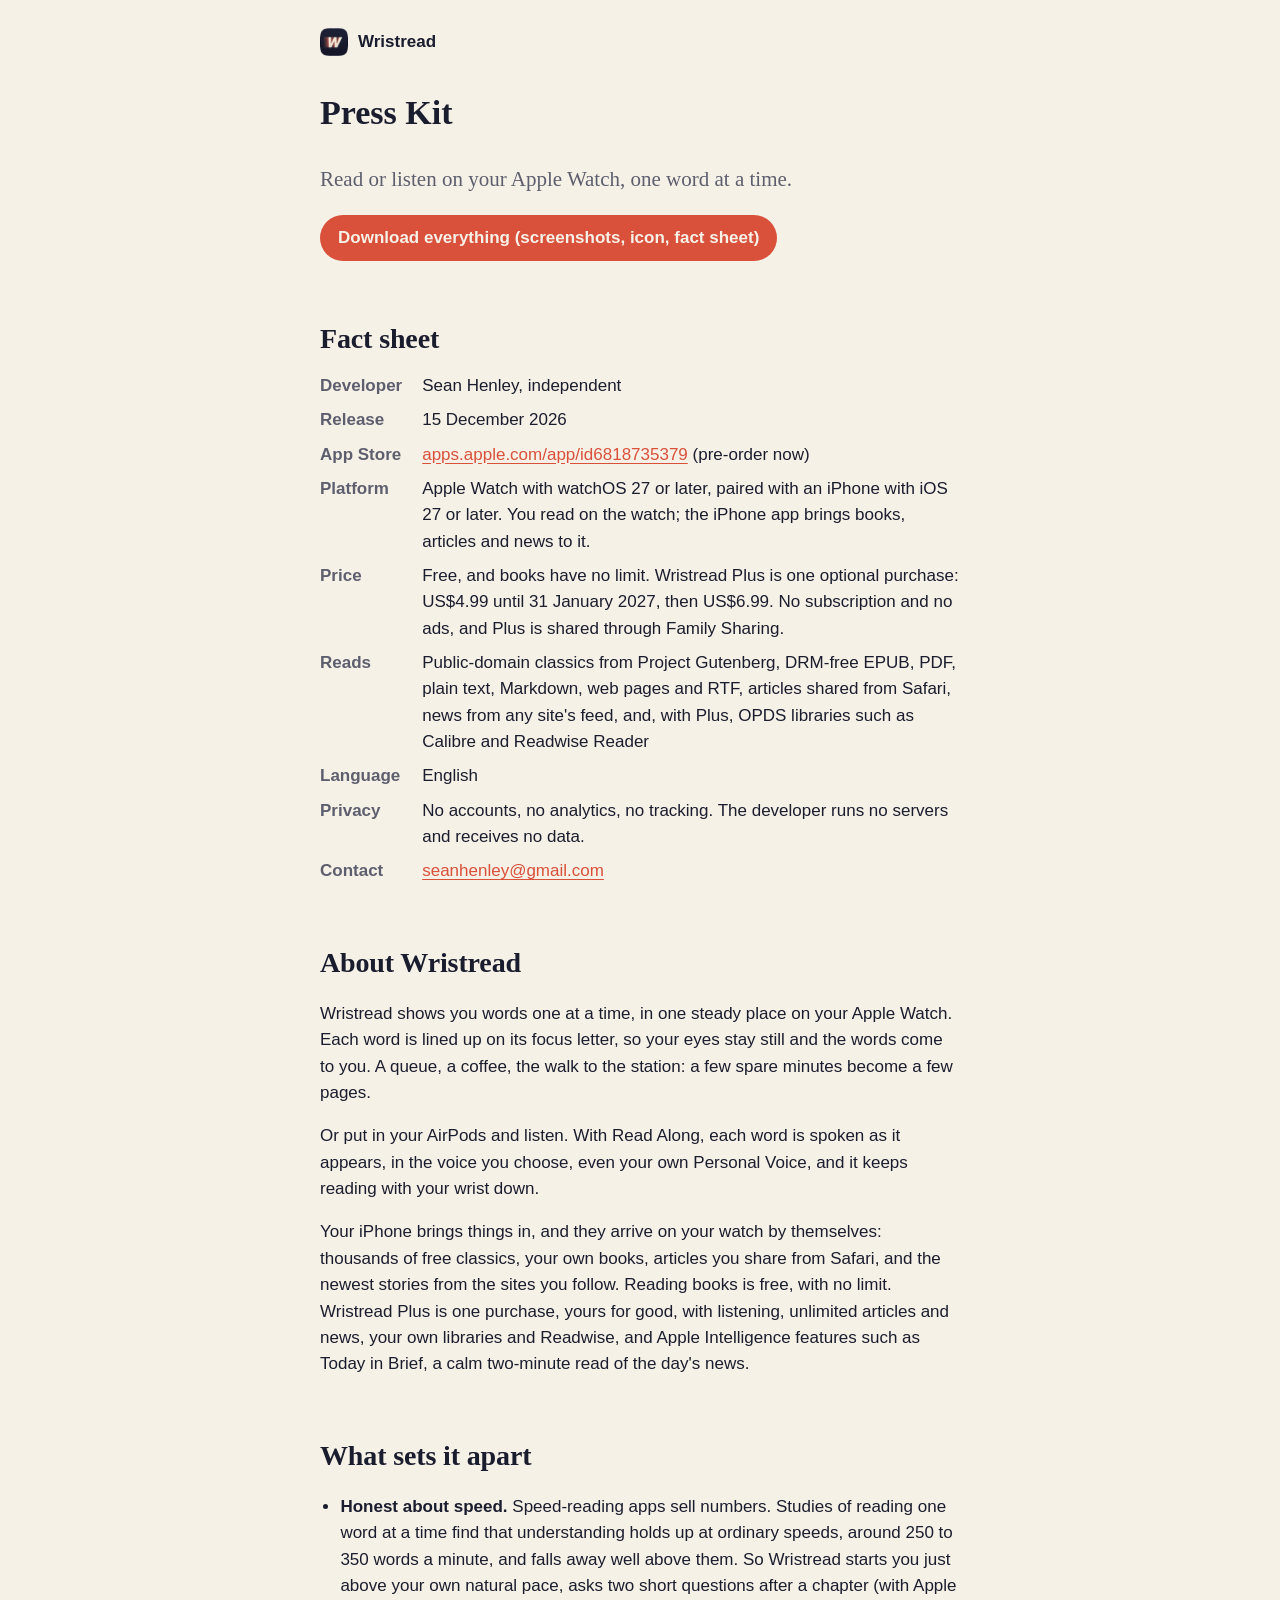
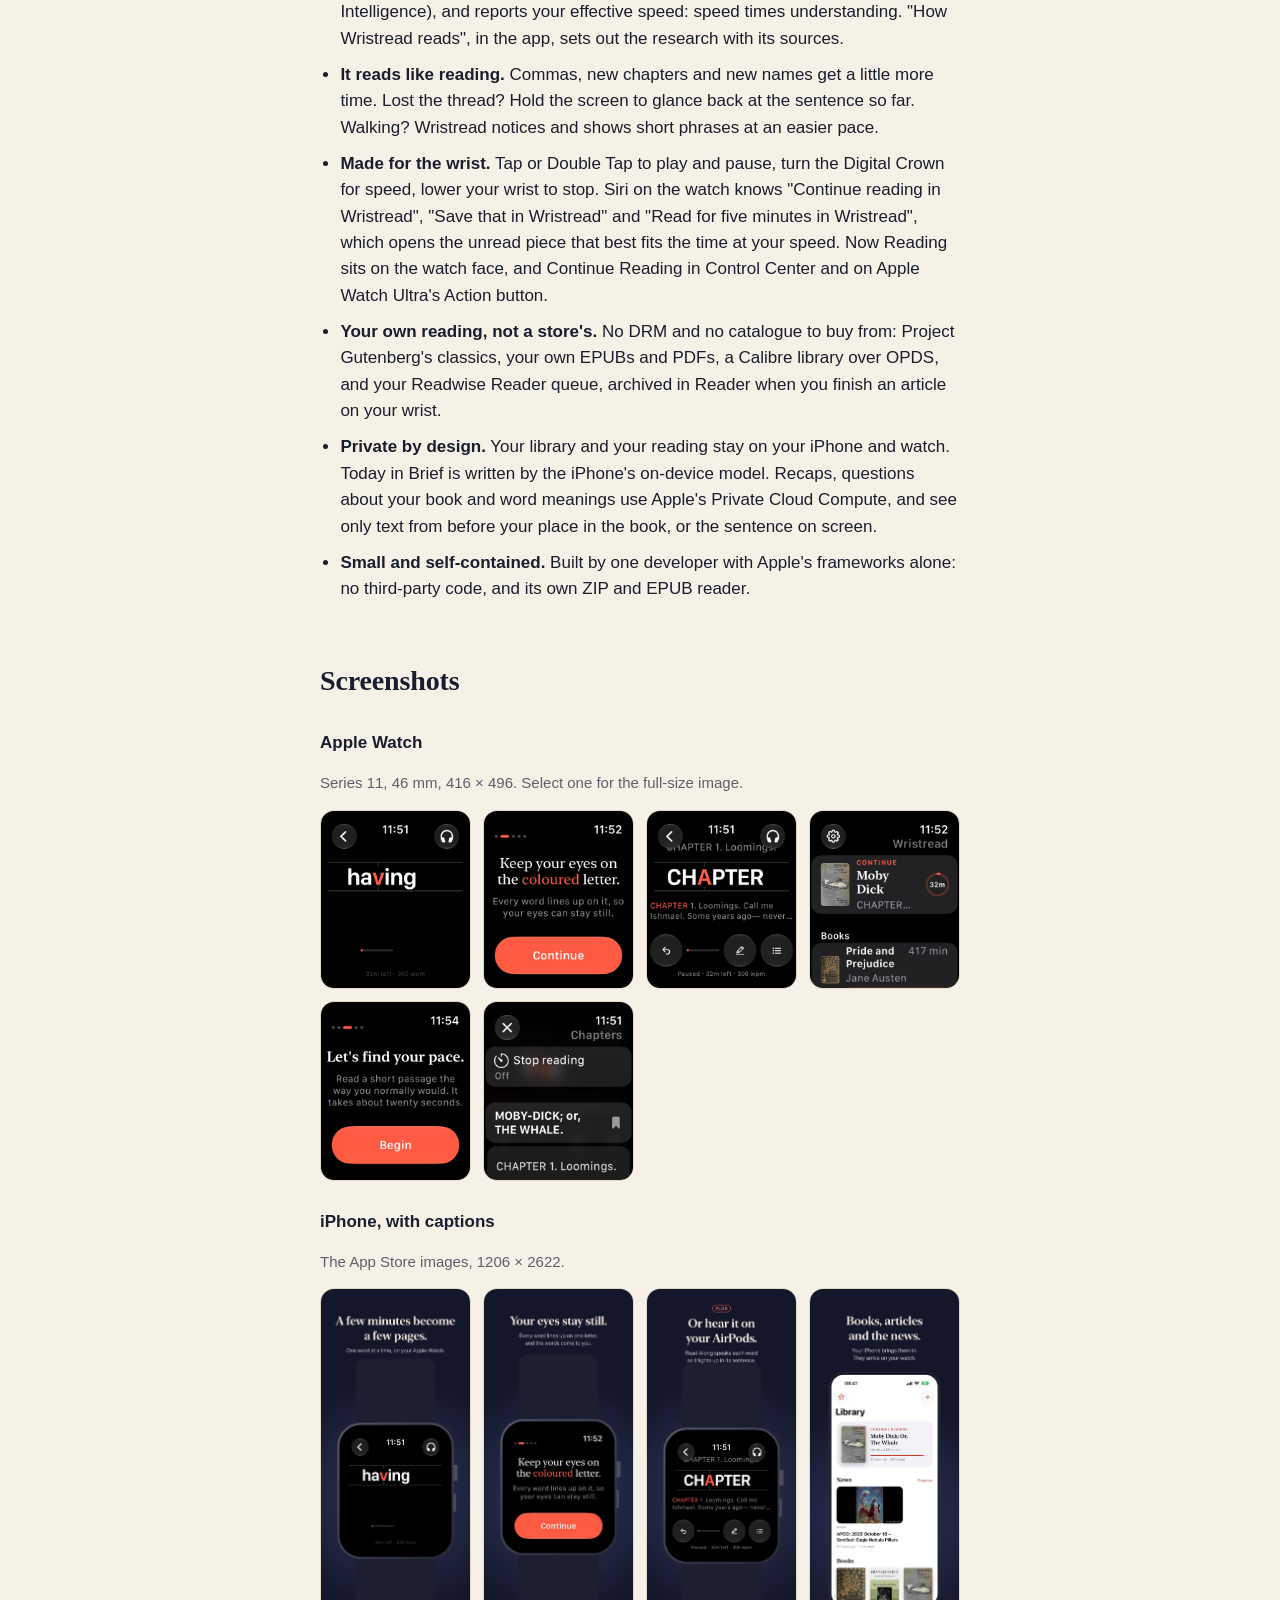
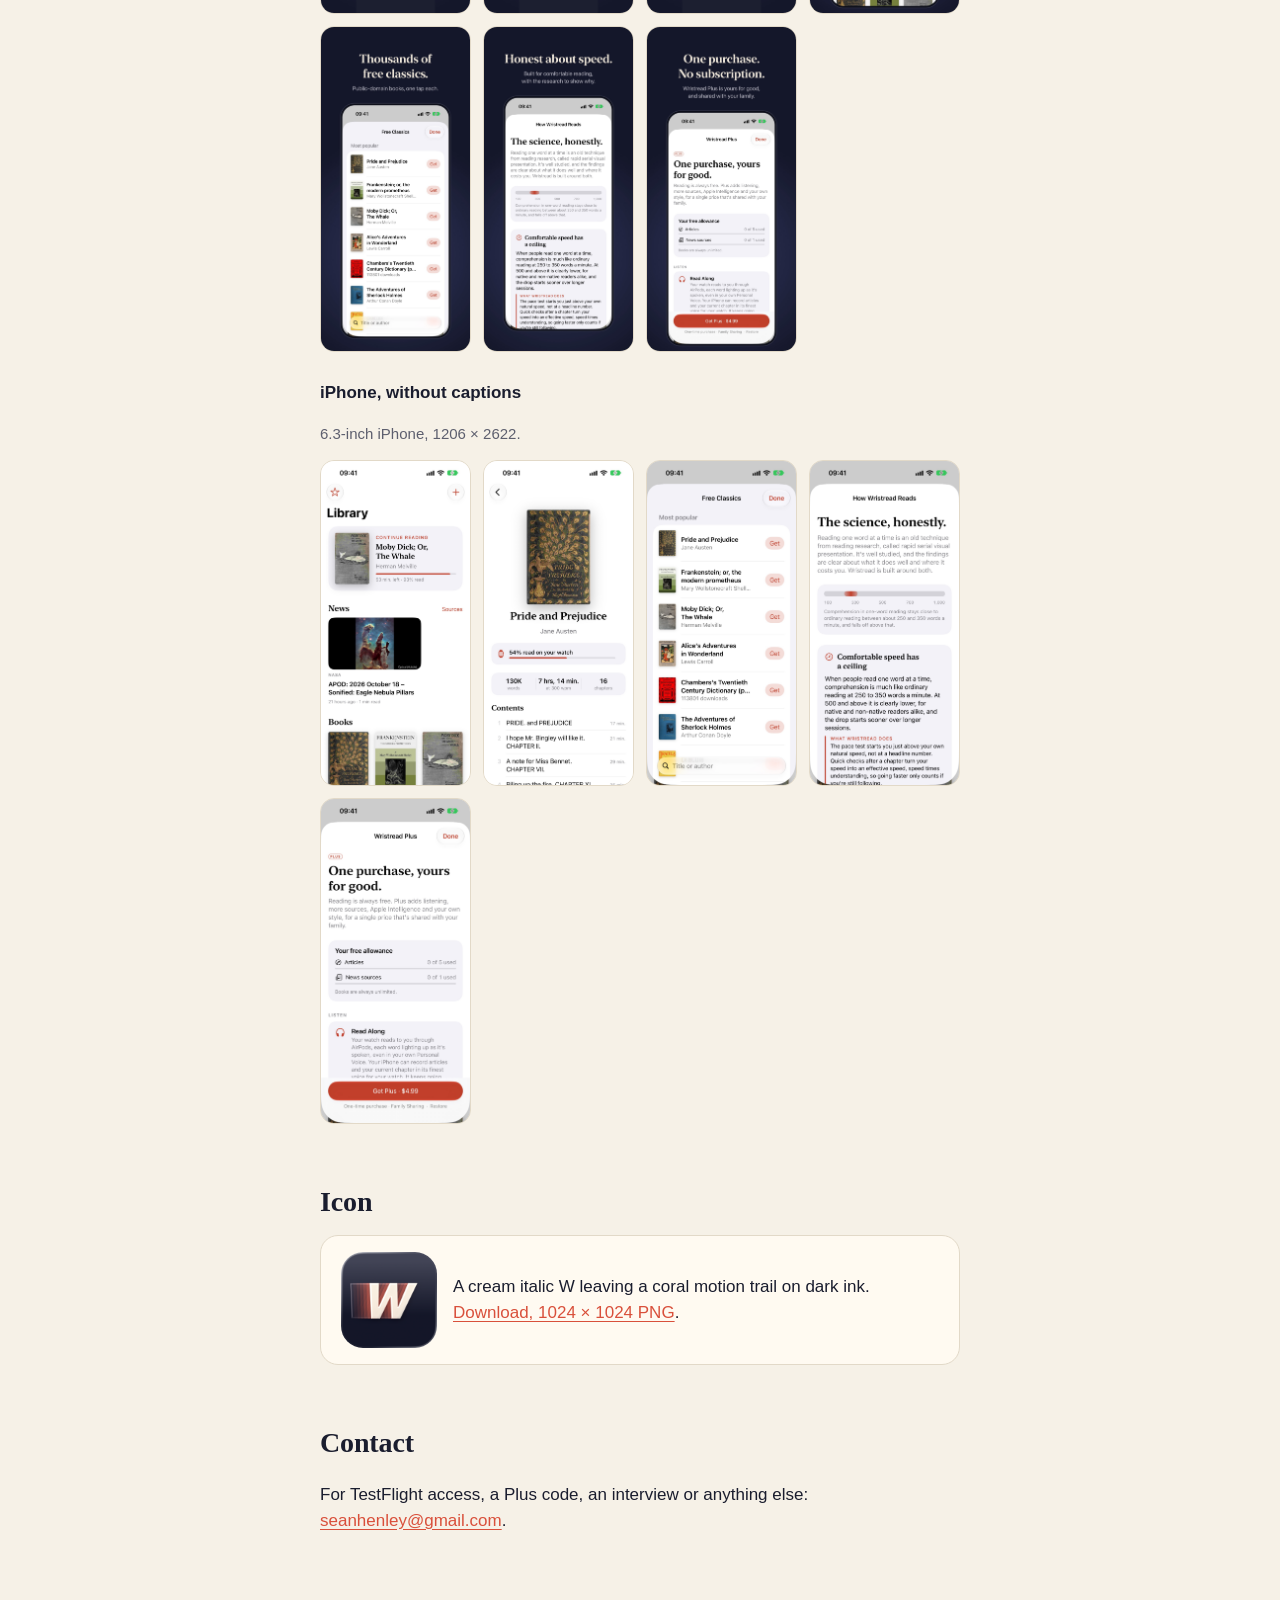
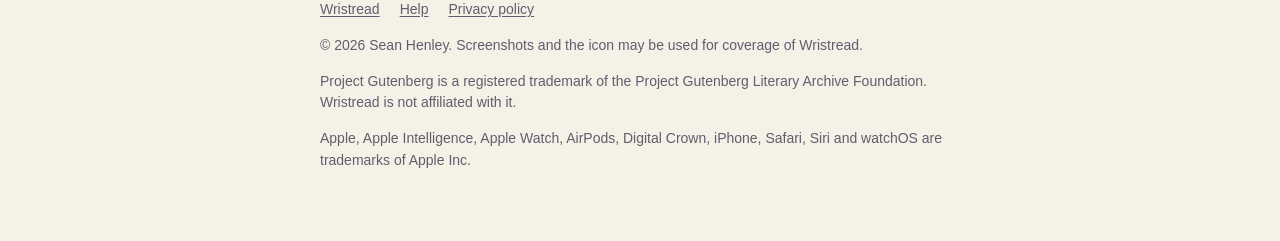
==== press.html @ edbd43a2 "A press kit, linked from the footer" ====
<!doctype html>
<html lang="en">
<head>
  <meta charset="utf-8">
  <meta name="viewport" content="width=device-width, initial-scale=1">
  <title>Press Kit · Wristread</title>
  <meta name="description" content="Wristread press kit: fact sheet, description, screenshots, icon and contact.">
  <meta name="theme-color" content="#141729">
  <meta property="og:title" content="Wristread · Press Kit">
  <meta property="og:description" content="Fact sheet, description, screenshots, icon and contact for Wristread, a reader for Apple Watch: one word at a time, or read aloud through your AirPods.">
  <meta property="og:type" content="website">
  <meta property="og:url" content="https://rhdkwj4shz-alt.github.io/wristread/press.html">
  <meta property="og:image" content="https://rhdkwj4shz-alt.github.io/wristread/press/wristread-icon-1024.png">
  <link rel="icon" type="image/png" href="favicon.png">
  <link rel="apple-touch-icon" href="apple-touch-icon.png">
  <link rel="stylesheet" href="site.css">
</head>
<body>
  <header>
    <a class="crumb" href="./"><img src="favicon.png" alt="">Wristread</a>
  </header>

  <main>
    <h1>Press Kit</h1>
    <p class="line-lead">Read or listen on your Apple Watch, one word at a time.</p>
    <p><a class="button" href="press/wristread-press-kit.zip" download>Download everything (screenshots, icon, fact sheet)</a></p>

    <h2>Fact sheet</h2>
    <dl class="facts">
      <dt>Developer</dt><dd>Sean Henley, independent</dd>
      <dt>Release</dt><dd>15 December 2026</dd>
      <dt>App Store</dt><dd><a href="https://apps.apple.com/app/id6818735379">apps.apple.com/app/id6818735379</a> (pre-order now)</dd>
      <dt>Platform</dt><dd>Apple Watch with watchOS 27 or later, paired with an iPhone with iOS 27 or later. You read on the watch; the iPhone app brings books, articles and news to it.</dd>
      <dt>Price</dt><dd>Free, and books have no limit. Wristread Plus is one optional purchase: US$4.99 until 31 January 2027, then US$6.99. No subscription and no ads, and Plus is shared through Family Sharing.</dd>
      <dt>Reads</dt><dd>Public-domain classics from Project Gutenberg, DRM-free EPUB, PDF, plain text, Markdown, web pages and RTF, articles shared from Safari, news from any site's feed, and, with Plus, OPDS libraries such as Calibre and Readwise Reader</dd>
      <dt>Language</dt><dd>English</dd>
      <dt>Privacy</dt><dd>No accounts, no analytics, no tracking. The developer runs no servers and receives no data.</dd>
      <dt>Contact</dt><dd><a href="mailto:seanhenley@gmail.com?subject=Wristread%20press">seanhenley@gmail.com</a></dd>
    </dl>

    <h2>About Wristread</h2>
    <p>Wristread shows you words one at a time, in one steady place on your Apple Watch. Each word is lined up on its focus letter, so your eyes stay still and the words come to you. A queue, a coffee, the walk to the station: a few spare minutes become a few pages.</p>
    <p>Or put in your AirPods and listen. With Read Along, each word is spoken as it appears, in the voice you choose, even your own Personal Voice, and it keeps reading with your wrist down.</p>
    <p>Your iPhone brings things in, and they arrive on your watch by themselves: thousands of free classics, your own books, articles you share from Safari, and the newest stories from the sites you follow. Reading books is free, with no limit. Wristread Plus is one purchase, yours for good, with listening, unlimited articles and news, your own libraries and Readwise, and Apple Intelligence features such as Today in Brief, a calm two-minute read of the day's news.</p>

    <h2>What sets it apart</h2>
    <ul>
      <li><strong>Honest about speed.</strong> Speed-reading apps sell numbers. Studies of reading one word at a time find that understanding holds up at ordinary speeds, around 250 to 350 words a minute, and falls away well above them. So Wristread starts you just above your own natural pace, asks two short questions after a chapter (with Apple Intelligence), and reports your effective speed: speed times understanding. "How Wristread reads", in the app, sets out the research with its sources.</li>
      <li><strong>It reads like reading.</strong> Commas, new chapters and new names get a little more time. Lost the thread? Hold the screen to glance back at the sentence so far. Walking? Wristread notices and shows short phrases at an easier pace.</li>
      <li><strong>Made for the wrist.</strong> Tap or Double Tap to play and pause, turn the Digital Crown for speed, lower your wrist to stop. Siri on the watch knows "Continue reading in Wristread", "Save that in Wristread" and "Read for five minutes in Wristread", which opens the unread piece that best fits the time at your speed. Now Reading sits on the watch face, and Continue Reading in Control Center and on Apple Watch Ultra's Action button.</li>
      <li><strong>Your own reading, not a store's.</strong> No DRM and no catalogue to buy from: Project Gutenberg's classics, your own EPUBs and PDFs, a Calibre library over OPDS, and your Readwise Reader queue, archived in Reader when you finish an article on your wrist.</li>
      <li><strong>Private by design.</strong> Your library and your reading stay on your iPhone and watch. Today in Brief is written by the iPhone's on-device model. Recaps, questions about your book and word meanings use Apple's Private Cloud Compute, and see only text from before your place in the book, or the sentence on screen.</li>
      <li><strong>Small and self-contained.</strong> Built by one developer with Apple's frameworks alone: no third-party code, and its own ZIP and EPUB reader.</li>
    </ul>

    <h2>Screenshots</h2>
    <h3>Apple Watch</h3>
    <p class="small">Series 11, 46 mm, 416 × 496. Select one for the full-size image.</p>
    <div class="shots shots-watch">
      <a href="press/watch/01-reader.jpg"><img src="press/watch/01-reader.jpg" alt="The reader: the word “having” on the guide line, its focus letter in coral" loading="lazy"></a>
      <a href="press/watch/02-focus.jpg"><img src="press/watch/02-focus.jpg" alt="The introduction: Keep your eyes on the coloured letter" loading="lazy"></a>
      <a href="press/watch/03-reader-paused.jpg"><img src="press/watch/03-reader-paused.jpg" alt="Paused on the word CHAPTER, with the sentence so far below it and the glance back, highlight and chapter buttons" loading="lazy"></a>
      <a href="press/watch/04-library.jpg"><img src="press/watch/04-library.jpg" alt="The watch library: Continue Moby Dick, with a ring showing 32 minutes left in the chapter, and Pride and Prejudice below" loading="lazy"></a>
      <a href="press/watch/05-pace.jpg"><img src="press/watch/05-pace.jpg" alt="The introduction's pace finder: Let's find your pace" loading="lazy"></a>
      <a href="press/watch/06-chapters.jpg"><img src="press/watch/06-chapters.jpg" alt="The chapter list, with the sleep timer's Stop reading option at the top" loading="lazy"></a>
    </div>

    <h3>iPhone, with captions</h3>
    <p class="small">The App Store images, 1206 × 2622.</p>
    <div class="shots">
      <a href="press/listing/01-minutes.jpg"><img src="press/listing/01-minutes.jpg" alt="A few minutes become a few pages: the reader on an Apple Watch" loading="lazy"></a>
      <a href="press/listing/02-still.jpg"><img src="press/listing/02-still.jpg" alt="Your eyes stay still: the introduction on an Apple Watch" loading="lazy"></a>
      <a href="press/listing/03-listen.jpg"><img src="press/listing/03-listen.jpg" alt="Or hear it on your AirPods: Read Along on an Apple Watch" loading="lazy"></a>
      <a href="press/listing/04-library.jpg"><img src="press/listing/04-library.jpg" alt="Books, articles and the news: the iPhone library" loading="lazy"></a>
      <a href="press/listing/05-classics.jpg"><img src="press/listing/05-classics.jpg" alt="Thousands of free classics: the Free Classics list on iPhone" loading="lazy"></a>
      <a href="press/listing/06-honest.jpg"><img src="press/listing/06-honest.jpg" alt="Honest about speed: How Wristread reads, on iPhone" loading="lazy"></a>
      <a href="press/listing/07-plus.jpg"><img src="press/listing/07-plus.jpg" alt="One purchase, no subscription: Wristread Plus on iPhone" loading="lazy"></a>
    </div>

    <h3>iPhone, without captions</h3>
    <p class="small">6.3-inch iPhone, 1206 × 2622.</p>
    <div class="shots">
      <a href="press/iphone/01-library.jpg"><img src="press/iphone/01-library.jpg" alt="The iPhone library: Continue reading Moby Dick, the news, and books" loading="lazy"></a>
      <a href="press/iphone/02-book.jpg"><img src="press/iphone/02-book.jpg" alt="Pride and Prejudice on iPhone: 54% read on your watch, and its contents" loading="lazy"></a>
      <a href="press/iphone/03-classics.jpg"><img src="press/iphone/03-classics.jpg" alt="Free Classics: the most popular public-domain books" loading="lazy"></a>
      <a href="press/iphone/04-science.jpg"><img src="press/iphone/04-science.jpg" alt="How Wristread reads: the science, honestly" loading="lazy"></a>
      <a href="press/iphone/05-plus.jpg"><img src="press/iphone/05-plus.jpg" alt="Wristread Plus: one purchase, yours for good" loading="lazy"></a>
    </div>

    <h2>Icon</h2>
    <div class="panel icon-row">
      <img src="press/wristread-icon-1024.png" alt="The Wristread icon" width="96" height="96">
      <p>A cream italic W leaving a coral motion trail on dark ink. <a href="press/wristread-icon-1024.png" download>Download, 1024 × 1024 PNG</a>.</p>
    </div>

    <h2>Contact</h2>
    <p>For TestFlight access, a Plus code, an interview or anything else: <a href="mailto:seanhenley@gmail.com?subject=Wristread%20press">seanhenley@gmail.com</a>.</p>
  </main>

  <footer>
    <nav>
      <a href="./">Wristread</a>
      <a href="./#help">Help</a>
      <a href="privacy.html">Privacy policy</a>
    </nav>
    <p>© 2026 Sean Henley. Screenshots and the icon may be used for coverage of Wristread.</p>
    <p>Project Gutenberg is a registered trademark of the Project Gutenberg Literary Archive Foundation. Wristread is not affiliated with it.</p>
    <p>Apple, Apple Intelligence, Apple Watch, AirPods, Digital Crown, iPhone, Safari, Siri and watchOS are trademarks of Apple Inc.</p>
  </footer>
</body>
</html>
---- site.css ----
/* Wristread's site: the support page and the privacy policy. Plain files, system fonts, no
   cookies or scripts beyond the little word demo. Colours follow the app icon: dark ink, cream,
   and one coral accent for the focus letter. */

:root {
  --bg: #f6f1e7;
  --surface: #fffaf1;
  --text: #1a1d2e;
  --muted: #5d5f6e;
  --line: #e2d9c8;
  --accent: #d9503b;
  --focus: #e8573f;
  --guide: #c9bfae;
  color-scheme: light dark;
}

@media (prefers-color-scheme: dark) {
  :root {
    --bg: #141729;
    --surface: #1c2036;
    --text: #f3ebdd;
    --muted: #a7a6b3;
    --line: #2c3150;
    --accent: #f56b54;
    --focus: #f56b54;
    --guide: #3a4062;
  }
}

* { box-sizing: border-box; }

html { -webkit-text-size-adjust: 100%; }

body {
  margin: 0;
  background: var(--bg);
  color: var(--text);
  font: 17px/1.55 -apple-system, BlinkMacSystemFont, "SF Pro Text", "Helvetica Neue", Arial, sans-serif;
  -webkit-font-smoothing: antialiased;
}

h1, h2, .word, .masthead .line {
  font-family: ui-serif, "New York", Georgia, "Times New Roman", serif;
}

a { color: var(--accent); text-underline-offset: 0.15em; }

main, header, footer { max-width: 680px; margin: 0 auto; padding: 0 20px; }

/* The support page's opening. */
.masthead { text-align: center; padding-top: 64px; padding-bottom: 8px; }
.masthead img { width: 112px; height: 112px; border-radius: 25px; display: block; margin: 0 auto 20px; }
.masthead h1 { font-size: 44px; line-height: 1.1; margin: 0 0 8px; letter-spacing: -0.01em; }
.masthead .line { font-size: 21px; color: var(--muted); margin: 0 0 24px; }
.badge {
  display: inline-block; padding: 8px 16px; border-radius: 999px;
  border: 1px solid var(--line); color: var(--muted); font-size: 15px;
}
.badge-link { color: var(--accent); border-color: var(--accent); text-decoration: none; font-weight: 600; }
.badge-link:hover { background: var(--accent); color: var(--bg); }

/* The reader in miniature: one word on the guide line, its focus letter held still. */
.reader {
  position: relative; margin: 36px auto 8px; max-width: 420px; height: 128px;
  background: #0b0d18; border-radius: 30px; overflow: hidden;
}
.reader::before, .reader::after {
  content: ""; position: absolute; left: 38%; width: 2px; height: 14px; background: #3a4062;
}
.reader::before { top: 26px; }
.reader::after { bottom: 26px; }
.reader .word {
  position: absolute; top: 50%; left: 0; right: 0; transform: translateY(-50%);
  font-size: 38px; color: #f3ebdd; white-space: pre; text-align: left;
}
.reader .word .pivot { color: #f56b54; }

h2 { font-size: 28px; margin: 56px 0 12px; letter-spacing: -0.005em; }
h3 { font-size: 17px; margin: 28px 0 6px; }
p, li { color: var(--text); }
.small { color: var(--muted); font-size: 15px; }

ul { padding-left: 1.2em; }
li { margin: 0 0 10px; }

.panel {
  background: var(--surface); border: 1px solid var(--line);
  border-radius: 18px; padding: 4px 20px;
}

details { border-bottom: 1px solid var(--line); padding: 2px 0; }
details:first-of-type { border-top: 1px solid var(--line); }
summary {
  cursor: pointer; list-style: none; padding: 14px 28px 14px 0; position: relative;
  font-weight: 600;
}
summary::-webkit-details-marker { display: none; }
summary::after {
  content: "+"; position: absolute; right: 4px; top: 12px; color: var(--muted);
  font-weight: 400; font-size: 20px;
}
details[open] summary::after { content: "−"; }
details > p, details > ul { margin-top: 0; }

/* The press kit. */
.line-lead { font-family: ui-serif, "New York", Georgia, serif; font-size: 21px; color: var(--muted); margin: 0 0 20px; }
.button {
  display: inline-block; padding: 10px 18px; border-radius: 999px;
  background: var(--accent); color: var(--bg); text-decoration: none; font-weight: 600;
}
.button:hover { background: var(--focus); }
.facts { display: grid; grid-template-columns: max-content 1fr; gap: 8px 20px; margin: 0; }
.facts dt { color: var(--muted); font-weight: 600; }
.facts dd { margin: 0; }
.shots { display: grid; grid-template-columns: repeat(auto-fill, minmax(120px, 1fr)); gap: 12px; margin: 12px 0 8px; }
.shots-watch { grid-template-columns: repeat(auto-fill, minmax(150px, 1fr)); }
.shots img { width: 100%; height: auto; display: block; border-radius: 14px; border: 1px solid var(--line); }
.shots a:focus-visible img { outline: 2px solid var(--accent); outline-offset: 3px; }
.icon-row { display: flex; align-items: center; gap: 16px; padding: 16px 20px; }
.icon-row img { width: 96px; height: 96px; border-radius: 22px; flex: none; }
.icon-row p { margin: 0; }

footer { padding-top: 48px; padding-bottom: 56px; color: var(--muted); font-size: 14px; }
footer nav { display: flex; flex-wrap: wrap; gap: 8px 20px; margin-bottom: 12px; }
footer nav a { color: var(--muted); }
footer p { color: var(--muted); }

header .crumb {
  display: inline-flex; align-items: center; gap: 10px; padding: 28px 0 0;
  color: var(--text); text-decoration: none; font-weight: 600;
}
header .crumb img { width: 28px; height: 28px; border-radius: 7px; }

@media (max-width: 480px) {
  body { font-size: 16px; }
  .masthead { padding-top: 44px; }
  .masthead h1 { font-size: 36px; }
  .masthead .line { font-size: 19px; }
  .reader { height: 112px; border-radius: 26px; }
  .reader .word { font-size: 32px; }
  h2 { font-size: 25px; }
  .facts { grid-template-columns: 1fr; gap: 2px; }
  .facts dd { margin-bottom: 10px; }
}
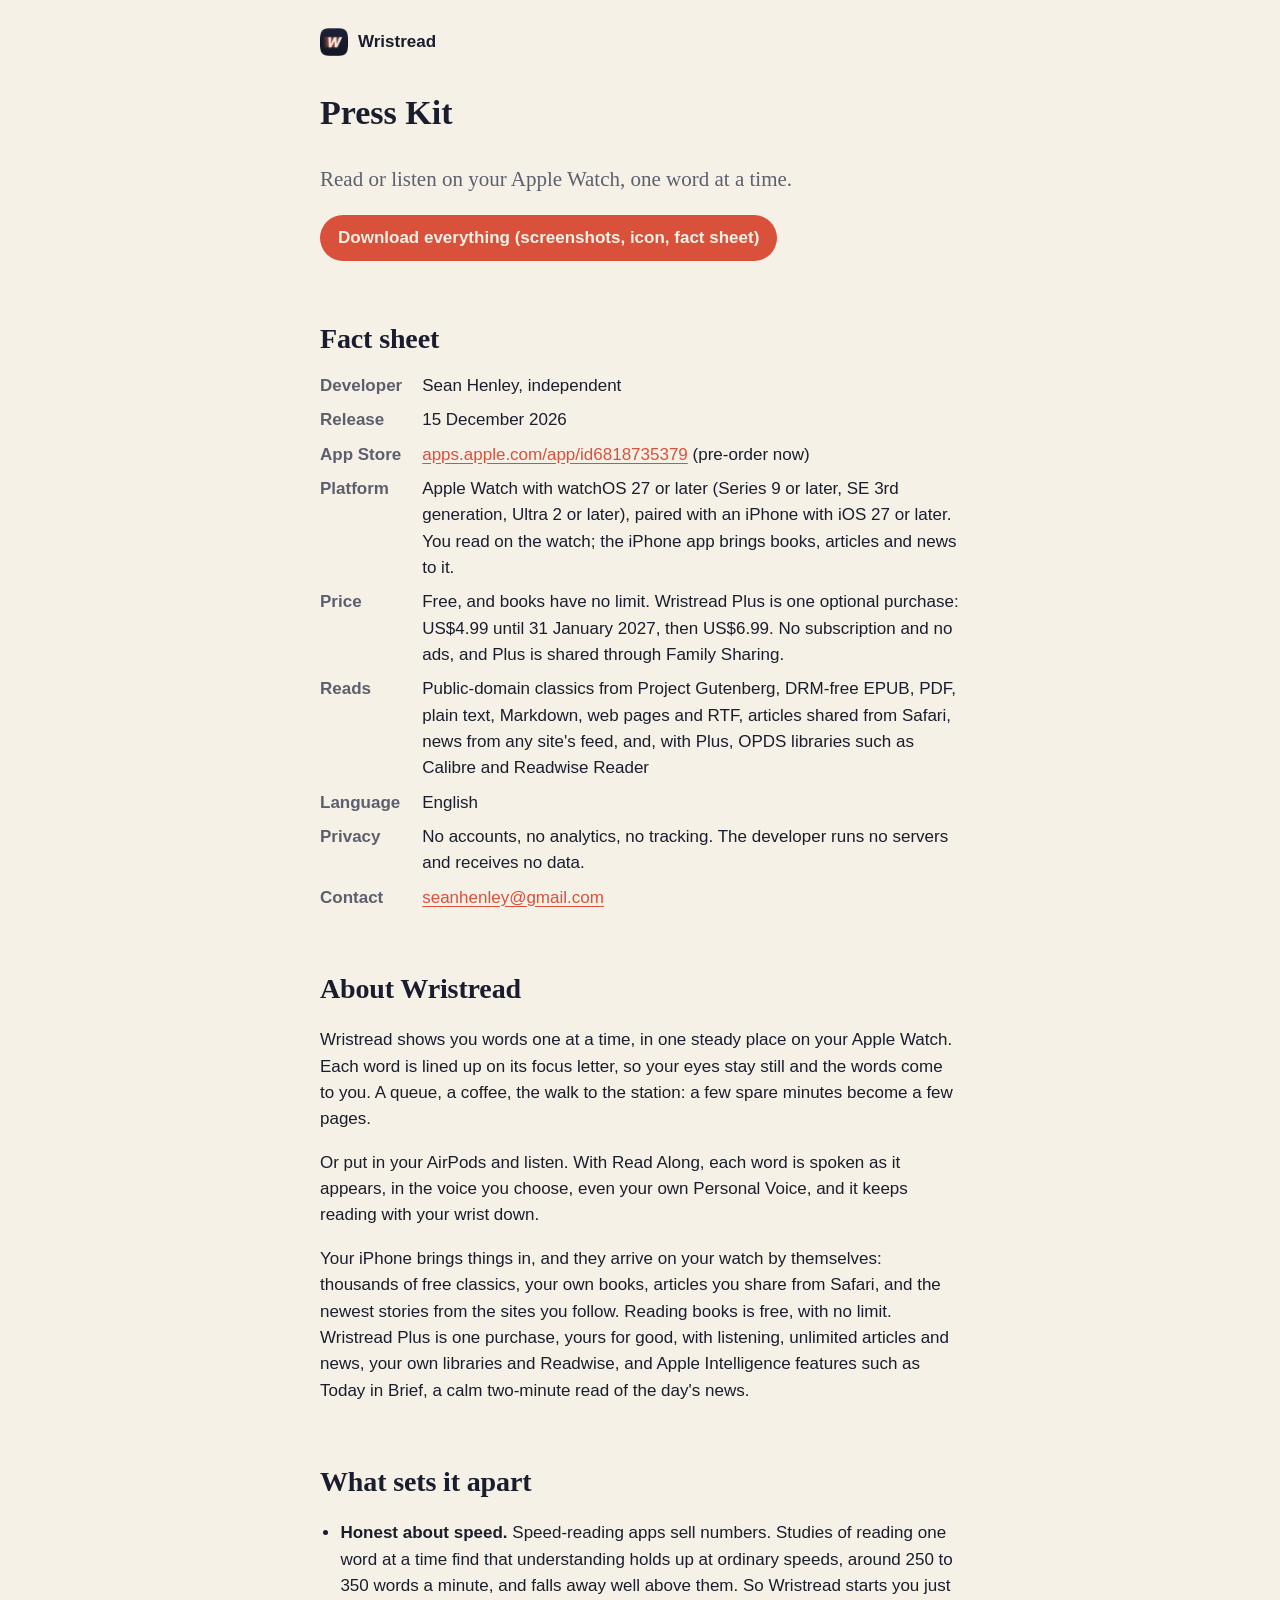
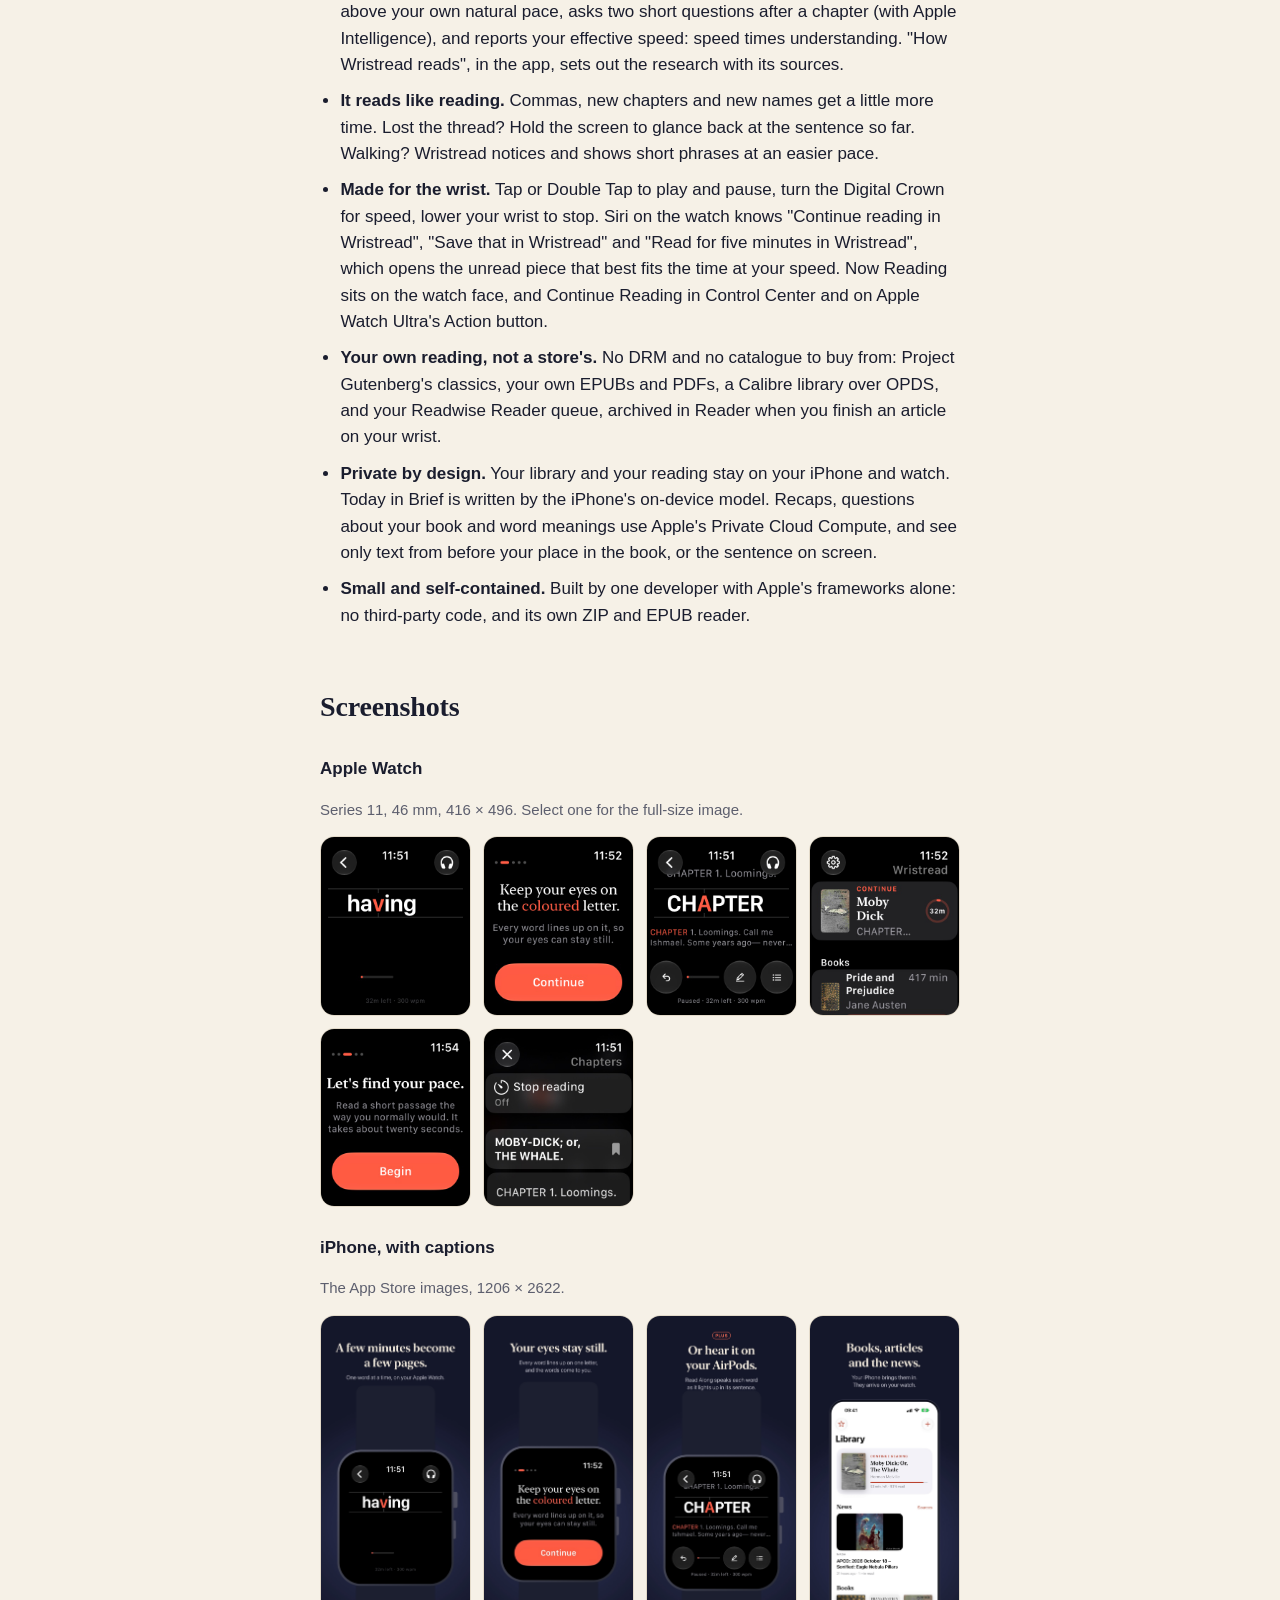
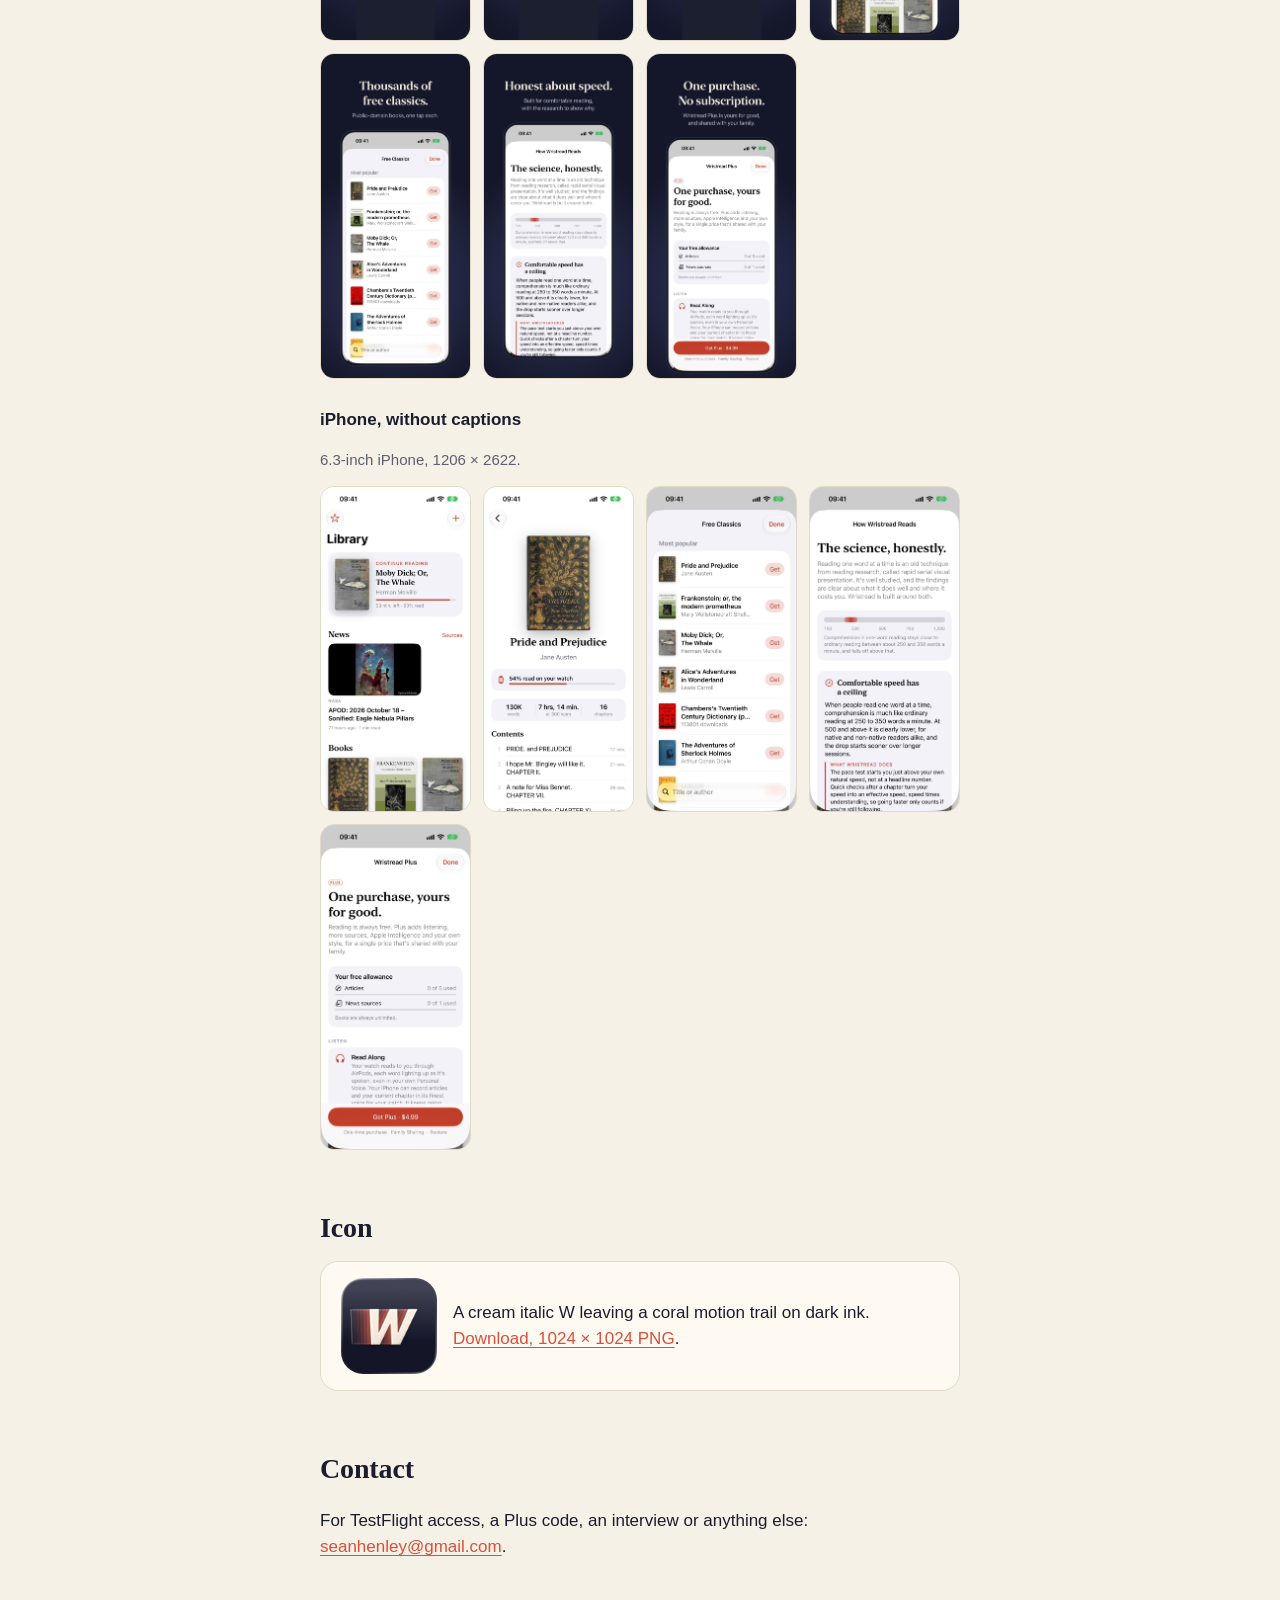
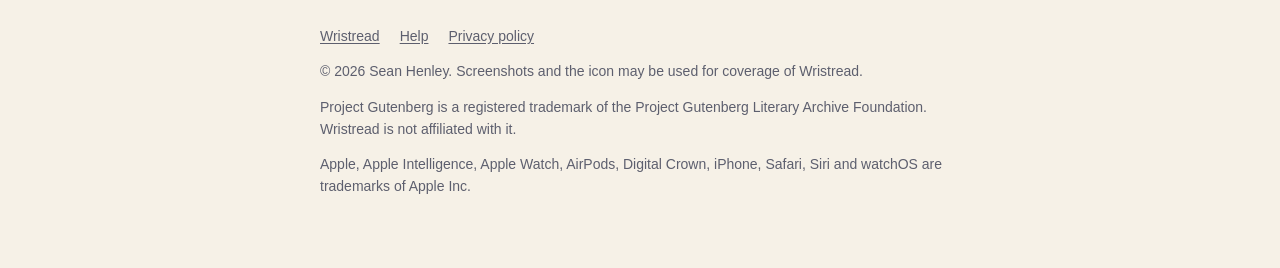
==== commit 611b7fac: "Name the watches that run watchOS 27" ====
--- a/press.html
+++ b/press.html
@@ -30,7 +30,7 @@
       <dt>Developer</dt><dd>Sean Henley, independent</dd>
       <dt>Release</dt><dd>15 December 2026</dd>
       <dt>App Store</dt><dd><a href="https://apps.apple.com/app/id6818735379">apps.apple.com/app/id6818735379</a> (pre-order now)</dd>
-      <dt>Platform</dt><dd>Apple Watch with watchOS 27 or later, paired with an iPhone with iOS 27 or later. You read on the watch; the iPhone app brings books, articles and news to it.</dd>
+      <dt>Platform</dt><dd>Apple Watch with watchOS 27 or later (Series 9 or later, SE 3rd generation, Ultra 2 or later), paired with an iPhone with iOS 27 or later. You read on the watch; the iPhone app brings books, articles and news to it.</dd>
       <dt>Price</dt><dd>Free, and books have no limit. Wristread Plus is one optional purchase: US$4.99 until 31 January 2027, then US$6.99. No subscription and no ads, and Plus is shared through Family Sharing.</dd>
       <dt>Reads</dt><dd>Public-domain classics from Project Gutenberg, DRM-free EPUB, PDF, plain text, Markdown, web pages and RTF, articles shared from Safari, news from any site's feed, and, with Plus, OPDS libraries such as Calibre and Readwise Reader</dd>
       <dt>Language</dt><dd>English</dd>
